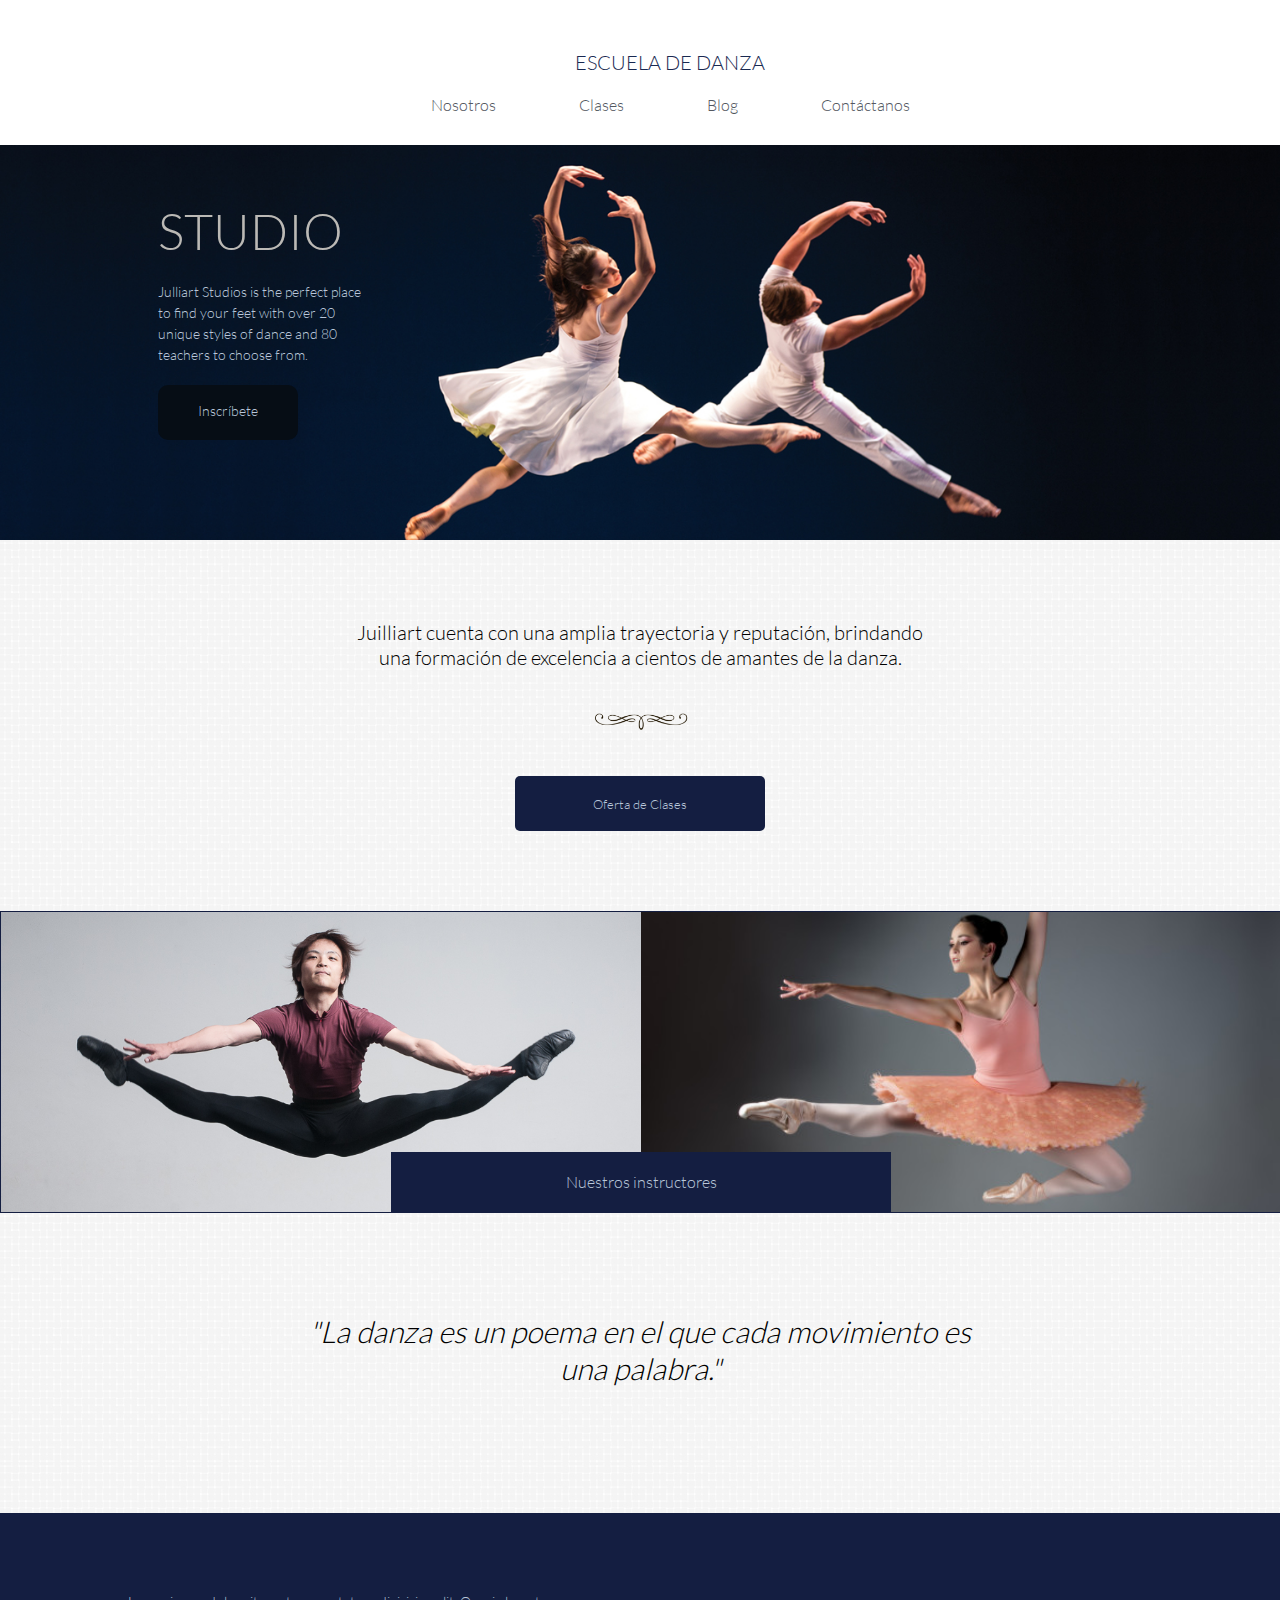
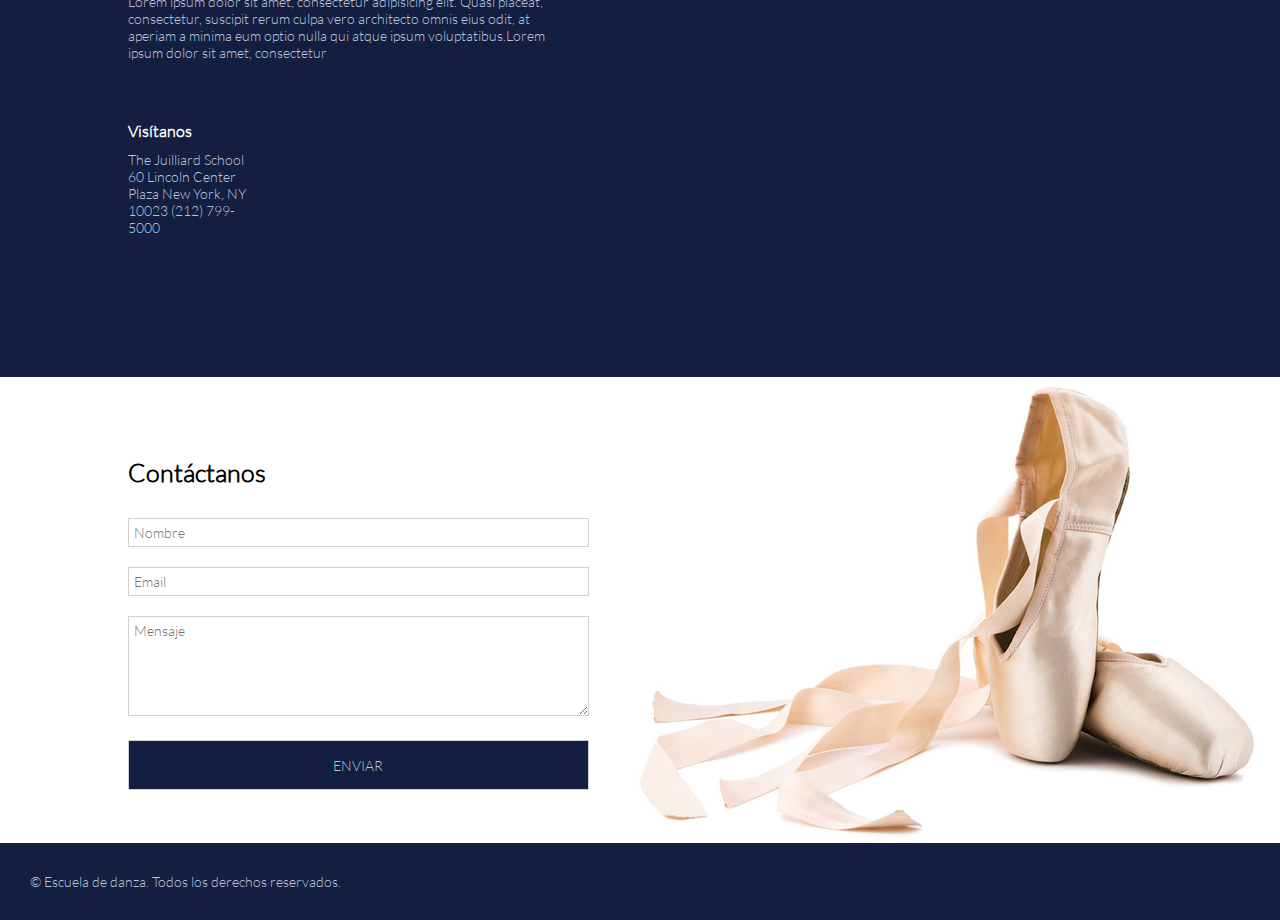
==== index.html @ 75dc46db "index.html casi listo. Falta agregar los iconos al form. Quedan pendientes nosotros.html, clases.htm" ====
<!DOCTYPE html>
<html>
<head>
	<meta charset="UTF-8">
	<title>Escuela de Danza</title>
	<link rel='stylesheet' type='text/css' href='https://fonts.googleapis.com/css?family=Montserrat:400,700'>
	<link rel="stylesheet" type="text/css" href="css/simplegrid.css">
	<link rel="stylesheet" type="text/css" href="css/utilities.css">
	<link rel="stylesheet" type="text/css" href="css/common.css">
	<link rel="stylesheet" type="text/css" href="css/main.css">
</head>
<body>
	<header class="container-fluid common-top">
		<div class="container text-center">	
			<div class="row"><!-- inicio row título + navegador -->
				<div class="col-12 intro text-center">
					<p class="text-blue title-header">ESCUELA DE DANZA</p>	
					<a class="text-gray a-none-decoration enlace" href="nosotros.html">Nosotros</a>
					<a class="text-gray a-none-decoration enlace" href="clases.html">Clases</a>
					<a class="text-gray a-none-decoration enlace" href="blog.html">Blog</a>
					<a class="text-gray a-none-decoration enlace" href="#">Contáctanos</a>
				</div><!-- cierre col-12 intro -->		
			</div><!-- cierre row título + navegador -->
		</div><!-- cierre container -->				
	</header>
	<section class="container-fluid studio"><!-- inicio section Studio -->
		<div class="container">
			<div class="row">
				<div class="col-4 studio-left">
					<p class="title">STUDIO</p>
					<p class="lh content-studio">Julliart Studios is the perfect place to find your feet with over 20 unique styles of dance and 80 teachers to choose from.</p>
					<div class="inscription text-center">
						<a class="a-none-decoration" href="#">Inscríbete</a>
					</div>					
				</div><!-- cierre col-4 -->
			</div><!-- cierre row -->
		</div><!-- cierre container -->
	</section><!-- cierre section Studio -->
	<section class="container-fluid background-content"><!-- inicio section contenido + Oferta de clases -->
		<div class="container text-center content-offer">
			<div class="row">
				<div class="col-12 text-center offer">
					<p>Juilliart cuenta con una amplia trayectoria y reputación, brindando <br> una formación de excelencia a cientos de amantes de la danza.</p>
					<img class="text-center icon"src="img/decoration_1.png" alt="icono">
					<div class="offer-buttom"><!-- inicio botón Oferta clases -->
						<p class="text-center">Oferta de Clases</p>	
					</div><!-- cierre boton Oferta clases -->			
				</div><!-- cierre col-12 -->				
			</div><!-- cierre row -->		
		</div><!-- cierre container -->		
	</section><!-- cierre section contenido + oferta de clases -->
	<section class="container-fluid background-instructors"><!-- inicio section fotos + Nuestros instructores -->
		<div class="container instructors-cont">
			<div class="row">
				<div class="col-12 instructors text-center">
					<div class="instructors-buttom text-center"><!-- botón con enlace a Nuestros instructores -->
						<a class="a-none-decoration" href="#">Nuestros instructores</a>				
					</div><!-- cierre instructores -->
				</div><!-- cierre col-12 -->
			</div><!-- cierre row -->	
		</div><!-- cierre container -->	
	</section><!-- cierre section fotos + Nuestros instructores -->
	<section class="container-fluid dance-quote"><!-- inicio section con frase acerca de la danza -->
		<div class="row">
			<div class="col-12 text-center dance-cont">
				<p class="dance-text text-center"><i>"La danza es un poema en el que cada movimiento es <br> una palabra."</i></p>
			</div><!-- cierre col-12 -->
		</div><!-- cierre row -->		
	</section><!-- cierre section con frase acerca de la danza -->
	<section class="container-fluid location"><!-- inicio section visítanos + mapa con ubicación -->
		<div class="container location-cont">
			<div class="row">
				<div class="col-6 visit"><!-- inicio col-6 izquierda -->
					<div class="row"><!-- inicio row top -->
						<div class="col-12 visit-text">
							<p>Lorem ipsum dolor sit amet, consectetur adipisicing elit. Quasi placeat, consectetur, suscipit rerum culpa vero architecto omnis eius odit, at aperiam a minima eum optio nulla qui atque ipsum voluptatibus.Lorem ipsum dolor sit amet, consectetur</p>
						</div><!-- cierre col-12 -->
					</div><!-- cierre row top -->
					<div class="row visit-text-bottom"><!-- inicio row bottom -->
						<div class="col-4 visit-text-one">
							<h3 class="visit-text-two">Visítanos</h3>
							<p class="visit-text-three">The Juilliard School 60 Lincoln Center Plaza New York, NY 10023 (212) 799-5000</p>
						</div>
					</div><!-- cierre row bottom -->				
				</div><!-- cierre col-6 izquierda -->
				<div class="col-6 map"><!-- inicio col-6 derecha -->
					<iframe src="https://www.google.com/maps/embed?pb=!1m18!1m12!1m3!1d3021.466437488838!2d-73.98501728488782!3d40.773758679325255!2m3!1f0!2f0!3f0!3m2!1i1024!2i768!4f13.1!3m3!1m2!1s0x89c2585ff9df2f6d%3A0xf876ccebba645bff!2sEscuela+Juilliard!5e0!3m2!1ses!2sco!4v1473434871296" width="400" height="300" frameborder="0" style="border:0" allowfullscreen></iframe>		
				</div><!-- cierre col-6 derecha -->			
			</div><!-- cierre row -->
		</div><!-- cierre container -->
	</section><!-- cierre section visítanos + mapa con ubicación -->
	<section class="container-fluid contact"><!-- inicio section Contáctanos -->
		<div class="container">
			<div class="row">
				<div class="col-6">
					<form class="contact-form" action="">
						<h2 class="contact-text">Contáctanos</h2>
						<input class="name" type="text" name="Nombre" placeholder="Nombre">
						<input class="email" type="text" name="Email" placeholder="Email">
						<textarea class="message" name="mensaje" placeholder="Mensaje"></textarea>
						<input class="send text-center" type="buttom" value="ENVIAR" id="contact-buttom">					
					</form>				
				</div>
			</div><!-- cierre row -->
		</div><!-- cierre container -->	
	</section><!-- cierre section Contáctanos -->
	<footer class="container-fluid foot">
		<div class="row">
			<div class="col-12">
				<p> © Escuela de danza. Todos los derechos reservados.</p>
			</div>
		</div>
	</footer>
</body>
</html>
---- css/simplegrid.css ----
/* 

	Name: Simple Grid - Framework
	Version: 1.1.1
	Author: Przemek Galarowicz & Bartek Talar ( www.przemekgalarowicz.pl or www.intelart.pl)
	Licenses: Simple Grid - Framework can be used in personal and commercial projects. But you can not sell as your product.

*/

/*
	RESET
*/
* {
	margin: 0;
	padding: 0;
	border: 0;
}

html, body, div, span, object, iframe,
h1, h2, h3, h4, h5, h6, p, blockquote, pre,
abbr, address, cite, code,
del, dfn, em, img, ins, kbd, q, samp,
small, strong, sub, sup, var,
b, i,
dl, dt, dd, ol, ul, li,
fieldset, form, label, legend,
table, caption, tbody, tfoot, thead, tr, th, td,
article, aside, canvas, details, figcaption, figure, 
footer, header, hgroup, menu, nav, section, summary,
time, mark, audio, video {
	outline:0;
	font-size:100%;
	vertical-align:baseline;
	background:transparent;
}

article,aside,details,figcaption,figure,
footer,header,hgroup,menu,nav,section { 
	display:block; zoom:1;
}

a {
	font-size:100%;
	vertical-align:baseline;
}

img {
	width: 100%;
	height: auto;
}

table {
	border-collapse:collapse;
	border-spacing:0;
}

input, select {
	vertical-align:middle;
}

nav ul li {
	list-style:none;
}


/* **********************************************************************************

	SIMPLE GRID - FRAMEWORK 

************************************************************************************* */
/*
	sg-nav
*/
#sg-nav-trigger {
	background: none;
	border-radius: 5px;
	border: 2px solid #c49b0b;
	cursor: pointer;
	width: 44px;
	height: 40px;
}
#sg-nav-trigger span {
	background: #c49b0b;
	display: block;
	margin: 4px auto; 
	width: 30px;
	height: 3px;
}

#sg-nav {
	top: 20px;
	left: 20px;
	position: fixed;
}
#sg-nav ul {
	background: #000;
	border-radius: 5px;
	padding: 20px 0;
	display: none;
}
#sg-nav ul li a {
	display: inline-block;
	font-size: 14px;
	color: #fff;
	text-decoration: none;
	padding: 10px 30px;
}


/*
	Grid
*/
.container {
	margin: 0 auto;
	width: 80%;
}

.container-fluid {
	margin: 0 auto;
	width: 100%;
}

.row:before,
.row:after {
  display: table;
  line-height: 0;
  content: "";
}

.row:after {
  clear: both;
}

.col-1, .col-2, .col-3, .col-4, .col-5, .col-6,
.col-7, .col-8, .col-9, .col-10, .col-11, .col-12,
.col-offset-1, .col-offset-2, .col-offset-3, .col-offset-4, .col-offset-5, .col-offset-6,
.col-offset-7, .col-offset-8, .col-offset-9, .col-offset-10, .col-offset-11, .col-offset-12 {
    float: left;
    min-height: 1px;
 }

.box {
	padding: 20px;
}

.box-margin {
	margin: 0 10px 0 10px;
}

.col-1, .col-offset-1 {
	width: 8.33333333333%;
}

.col-2, .col-offset-2 {
	width: 16.6666666666%;
}

.col-3, .col-offset-3 {
	width: 24.9999999999%;
}

.col-4, .col-offset-4 {
	width: 33.3333333333%;
}

.col-5, .col-offset-5 {
	width: 41.6666666666%;
}

.col-6, .col-offset-6 {
	width: 49.9999999999%;
}

.col-7, .col-offset-7 {
	width: 58.3333333333%;
}

.col-8, .col-offset-8 {
	width: 66.6666666666%;
}

.col-9, .col-offset-9 {
	width: 74.9999999999%;
}

.col-10, .col-offset-10 {
	width: 83.3333333333%;
}

.col-11, .col-offset-11 {
	width: 91.6666666666%;
}

.col-12, .col-offset-12 {
	width: 100%;
}

@media only screen and (max-width : 768px) and (min-width : 480px) {
	/*
		Grid
	*/
	.container {
		width: 96%;
	}

	.col-1, .col-2, .col-3, .col-5, .col-6,
	.col-7, .col-8, .col-9, .col-10, .col-11 {
    	width: 50%;
 	}

 	.col-4 {
		width: 33.3333333333%;
	}

 	.col-12 {
 		width:100%;
 	}

 	.col-offset-1, .col-offset-2, .col-offset-3, .col-offset-4,
 	.col-offset-5, .col-offset-6, .col-offset-7, .col-offset-8,
 	.col-offset-9, .col-offset-10, .col-offset-11, .col-offset-12 {
 		width: 0% !important;
 		display: none;
 	}

 	.box-margin {
		margin: 0 10px 0 10px;
	}
}

@media only screen and (max-width : 479px) {
	/*
		Grid
	*/
	.container {
		width: 96%;
	}

	.col-1, .col-2, .col-3, .col-4, .col-5, .col-6,
	.col-7, .col-8, .col-9, .col-10, .col-11, .col-12 {
    	float: none;
    	width: 100%;
 	}

 	.col-offset-1, .col-offset-2, .col-offset-3, .col-offset-4,
 	.col-offset-5, .col-offset-6, .col-offset-7, .col-offset-8,
 	.col-offset-9, .col-offset-10, .col-offset-11, .col-offset-12 {
 		width: 0% !important;
 		display: none;
 	}

 	.box-margin {
		margin: 0 10px 0 10px;
	}
}
---- css/utilities.css ----
/*Global*/
*{
	font-family: "Latolight";
}

@font-face{
	font-family: LatoHeavy;
	src: url(../fonts/LatoHeavy.ttf);
}
@font-face{
	font-family:Latolight ;
	src: url(../fonts/Latolight.ttf);
}
@font-face{
	font-family: DolceVita;
	src: url(../fonts/DolceVita.ttf);
}
@font-face{
	font-family: Neoteric-Bold;
	src: url(../fonts/Neoteric-Bold.ttf);
}

/* Shortcuts */

.pd-0{
	padding: 0;
}
.pt-5{
	padding-top: 5%;
}
.pb-5{
	padding-bottom: 5%;
}
.mg-0{
	margin: 0;
}
.w-100{
	width: 100%;
}
.lh{
	line-height: 1.5;
}
.text-center{
	text-align: center;
}
.text-left{
	text-align: left;
}
.text-white{
	color: white;
}
.text-gray{
	color: rgb(83, 88, 95);
}
.text-blue{
 color: #192951;
}
.a-none-decoration{
	text-decoration: none;
}
.bg-gray{
	background-color: rgb(244, 244, 244);
}
.bg-img-block{
	background-size: cover;
	background-repeat: no-repeat;
	background-position: center;
}
---- css/common.css ----
.common-top{
	position: fixed;
	top: 0px;
	background-color: white;
	padding: 30px;
	z-index: 2;
}

.title-header{
	font-size: 20px;
	padding: 20px;
}

.enlace{
	padding: 20px;
	margin: 0px 20px;
}

.contact{
	background: url(../img/shoes_1.jpg) right no-repeat;
	background-size: contain;
	height: 466px;
}

.contact-form{
	background-color: transparent;
	width: 90%;
	height: 300px;
	display: inline-block;
	margin: auto;
	padding-top: 80px;
}

.contact-text{
	font-size: 25px;
	margin-bottom: 30px;
}

.name, .email, .message, .send{
	width: 100%;
	margin-bottom: 20px;
	padding: 5px;
	box-sizing: border-box;
	font-size: 14px;
	border: 1px solid #D1D1D1;	
}

.message{
	min-height: 100px;
	max-height: 200px;
	max-width: 100%;
}

.send{
	background-color: #141E41;
	height: 50px;
	color: #B9C7DA;
}

.foot{
	background-color: #141E41;
	padding: 30px;
}

.foot p{
	color: #B9C7DA;
	font-size: 14px;
}
---- css/main.css ----
*{
	font-family: "Latolight";
}

.studio{
	background: url(../img/dance_1.jpg);
	background-size: cover;
	height: 350px;
	padding: 30px;
	margin-top: 130px;
}

.studio-left{
	padding: 40px 0px;
	color: #B9C7DA;
}

.title{
	color: #BBB9B5;
	font-size: 50px;
}

.content-studio{
	margin: 20px 0px;
	margin-right: 130px;
	font-size: 14px;
}

.inscription{
	background-color: #060D15;
	width: 140px;
	height: 40px;
	border-radius: 10px;
	padding-top: 15px;
}

.inscription a{
	color: #B9C7DA;
	font-size: 14px;
}

.background-content{
	background: url(../img/textura_2.jpg);
}

.content-offer{
	padding: 80px;
}

.offer p{
	font-size: 20px;
}

.icon{
	width: 10%;
}

.offer-buttom{
	background-color: #141E41;
	width: 250px;
	height: 35px;
	display: block;
	margin:auto;
	border-radius: 5px;
	padding-top: 20px;
}

.offer-buttom p{
	color: #B9C7DA;
	font-size: 13px;
}

.background-instructors{
	background: url(../img/instructor_4.jpg) left no-repeat, url(../img/profesor_9.jpg) right no-repeat;
	width: 100%;
	background-size: 50%;
	height: 300px;
	border: 1px solid #141E41;
}

.instructors-cont{
	padding-top: 240px;
	z-index: 2;
}

.instructors-buttom{
	width: 500px;
	height: 40px;
	background-color: #141E41;
	display: block;
	margin:auto;
	padding-top: 20px;
}

.instructors-buttom a{
	color: #B9C7DA;
}

.dance-quote{
	background: url(../img/textura_2.jpg);
	height: 300px;
}

.dance-cont{
	padding: 100px 0px;
}

.dance-text{
	font-size: 30px;
}

.location{
	background-color: #141E41;
}

.location-cont{
	color: #B9C7DA;
}

.visit{
	padding: 80px 0px;
}

.visit-text p{
	margin-right: 80px;
	font-size: 14px;
}

.visit-text-bottom{
	margin-top: 50px;
}

.visit-text-two{
	color: white;
	margin: 10px 0px;
}

.visit-text-three{
	font-size: 14px;
	padding-right: 40px;
}

.map{
	padding: 80px 0px;
}
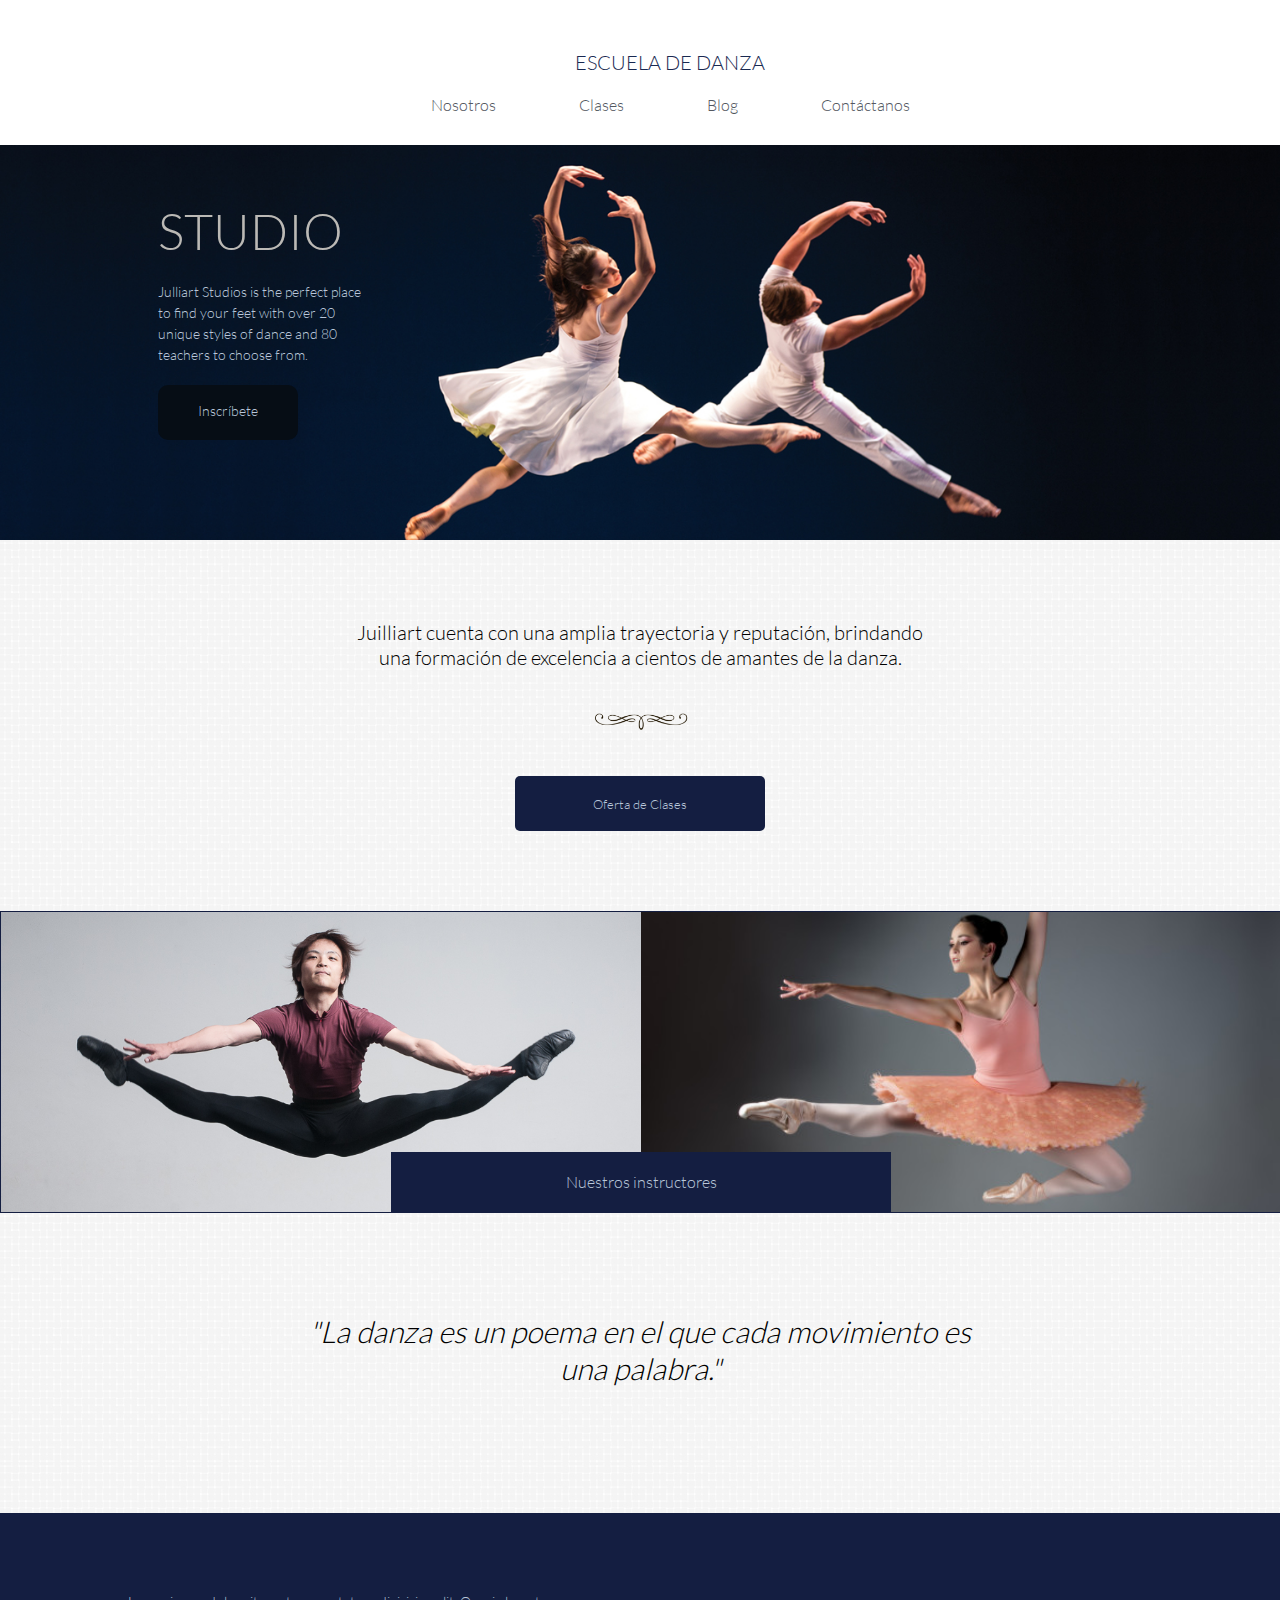
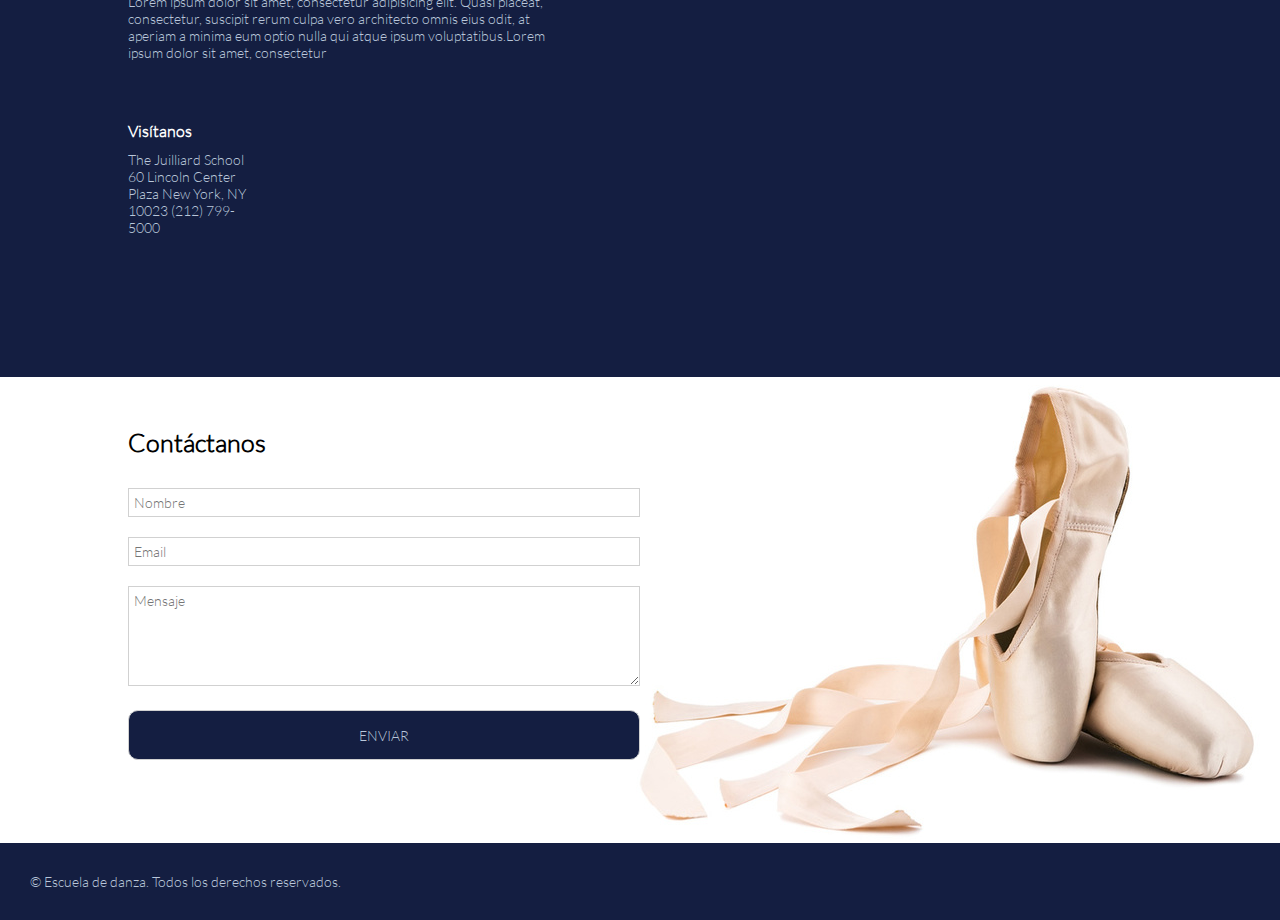
==== commit 29d00ab4: "html listos. Falta css de nosotros, clases y blog. Todavía no soluciono el por qué no se ven los ico" ====
--- a/index.html
+++ b/index.html
@@ -41,7 +41,7 @@
 			<div class="row">
 				<div class="col-12 text-center offer">
 					<p>Juilliart cuenta con una amplia trayectoria y reputación, brindando <br> una formación de excelencia a cientos de amantes de la danza.</p>
-					<img class="text-center icon"src="img/decoration_1.png" alt="icono">
+					<img class="text-center image"src="img/decoration_1.png" alt="icono">
 					<div class="offer-buttom"><!-- inicio botón Oferta clases -->
 						<p class="text-center">Oferta de Clases</p>	
 					</div><!-- cierre boton Oferta clases -->			
@@ -93,11 +93,20 @@
 		<div class="container">
 			<div class="row">
 				<div class="col-6">
-					<form class="contact-form" action="">
+					<form action="">
 						<h2 class="contact-text">Contáctanos</h2>
-						<input class="name" type="text" name="Nombre" placeholder="Nombre">
-						<input class="email" type="text" name="Email" placeholder="Email">
-						<textarea class="message" name="mensaje" placeholder="Mensaje"></textarea>
+						<div class="input-container">							
+							<input type="text" class="contact-form" id="name" placeholder="Nombre" required>
+							<i class="fa fa-user icon" aria-hidden="true"></i>
+						</div>
+						<div class="input-container">
+							<input type="text" class="contact-form" id="email" placeholder="Email" required>
+							<i class="fa fa-envelope icon" aria-hidden="true"></i>
+						</div>
+						<div class="input-container">
+							<textarea class= "contact-form" id="message" placeholder="Mensaje"></textarea>
+							<i class="fa fa-pencil lapiz icon" aria-hidden="true"></i>
+						</div>
 						<input class="send text-center" type="buttom" value="ENVIAR" id="contact-buttom">					
 					</form>				
 				</div>
--- a/css/common.css
+++ b/css/common.css
@@ -22,11 +22,19 @@
 	height: 466px;
 }
 
+form{
+	height: 300px;
+	padding-top: 50px;
+}
+
+.input-container{
+	margin: 20px 0px;
+	position: relative;
+}
+
 .contact-form{
 	background-color: transparent;
 	width: 90%;
-	height: 300px;
-	display: inline-block;
 	margin: auto;
 	padding-top: 80px;
 }
@@ -36,16 +44,15 @@
 	margin-bottom: 30px;
 }
 
-.name, .email, .message, .send{
+#name, #email, #message, .send{
 	width: 100%;
-	margin-bottom: 20px;
 	padding: 5px;
 	box-sizing: border-box;
 	font-size: 14px;
 	border: 1px solid #D1D1D1;	
 }
 
-.message{
+#message{
 	min-height: 100px;
 	max-height: 200px;
 	max-width: 100%;
@@ -55,6 +62,12 @@
 	background-color: #141E41;
 	height: 50px;
 	color: #B9C7DA;
+	border-radius: 10px;
+}
+
+.icon{
+	position: absolute;
+	font-size: 20px;
 }
 
 .foot{
--- a/css/main.css
+++ b/css/main.css
@@ -51,7 +51,7 @@
 	font-size: 20px;
 }
 
-.icon{
+.image{
 	width: 10%;
 }
 
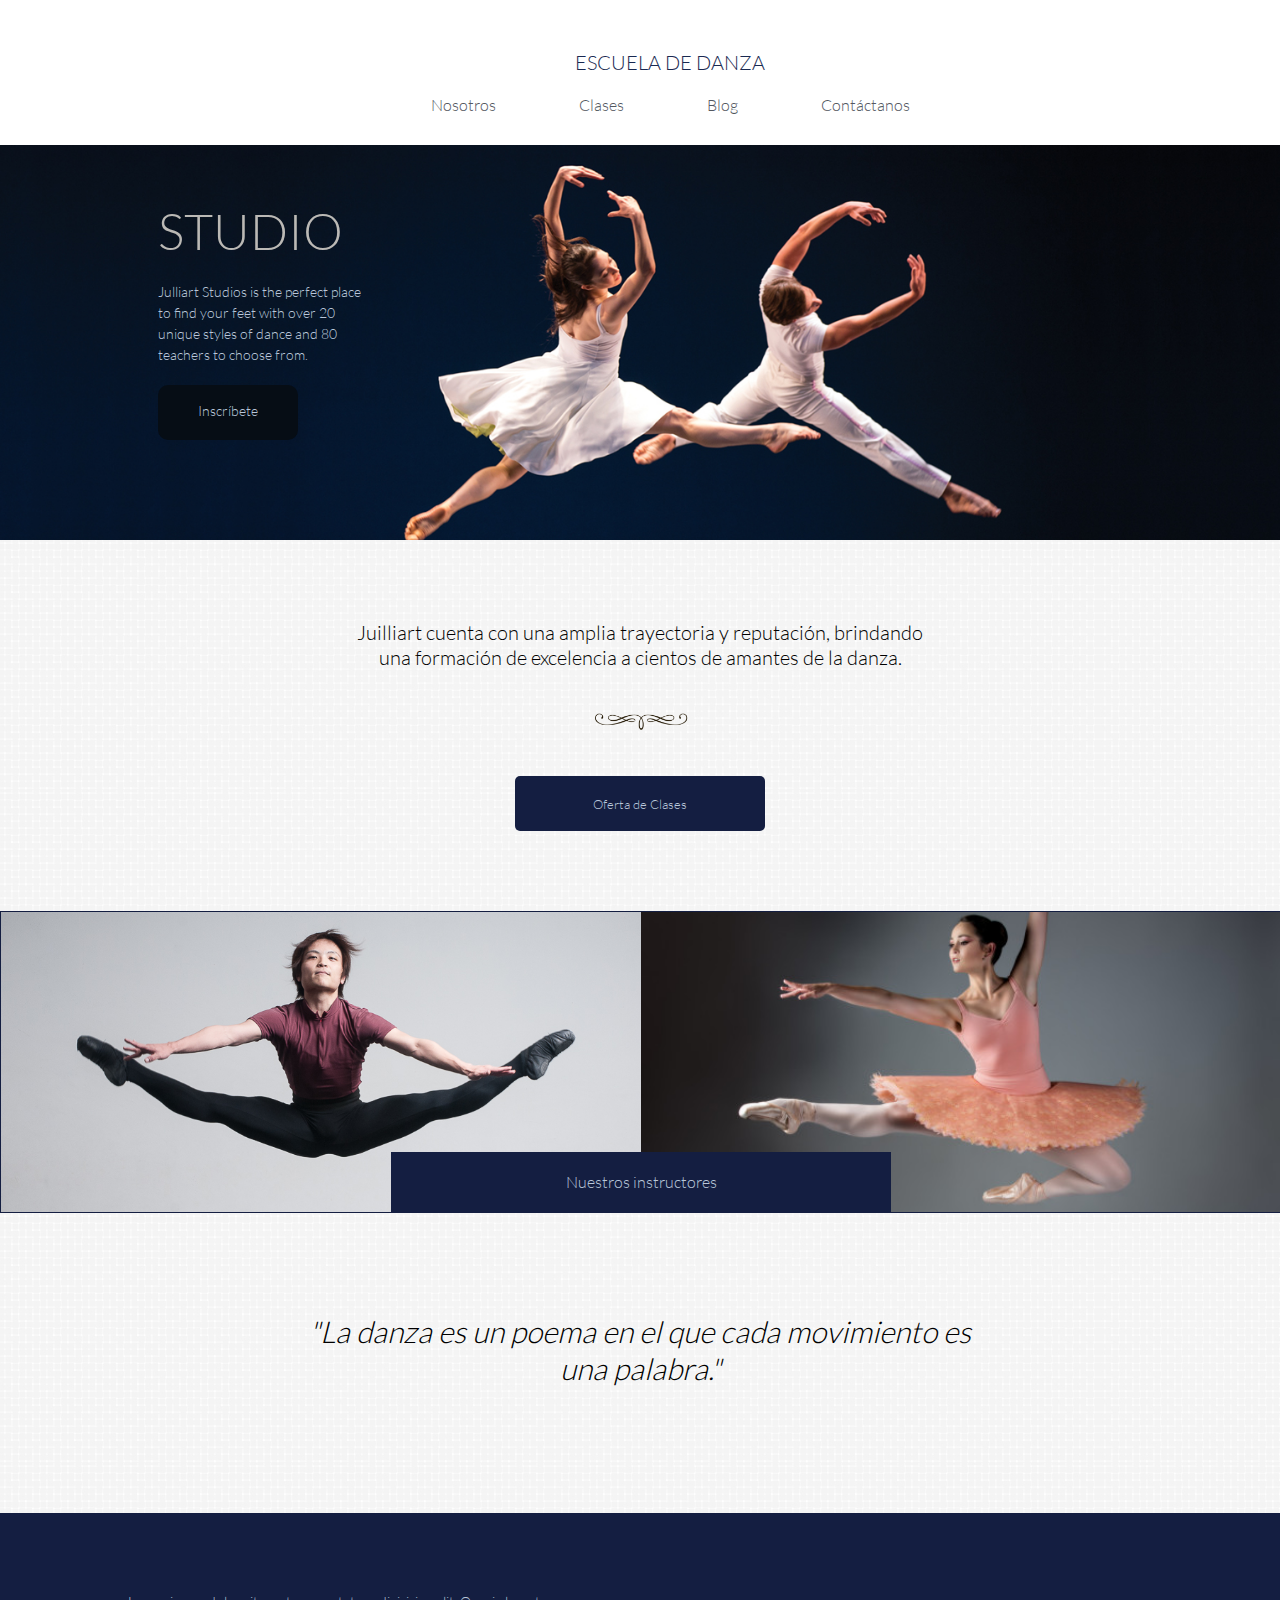
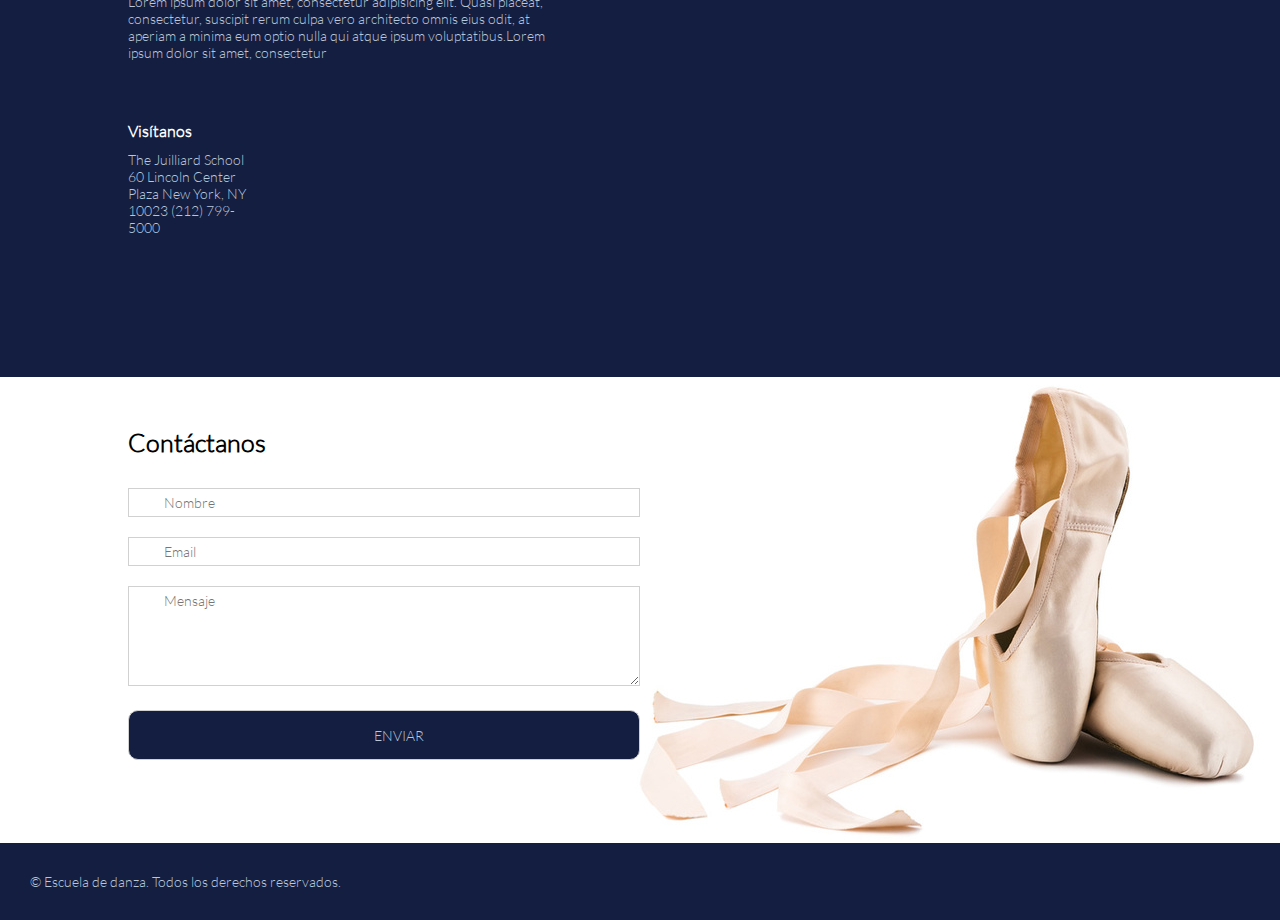
==== commit 7113df0b: "Ejercicio listo" ====
--- a/index.html
+++ b/index.html
@@ -94,19 +94,10 @@
 			<div class="row">
 				<div class="col-6">
 					<form action="">
-						<h2 class="contact-text">Contáctanos</h2>
-						<div class="input-container">							
-							<input type="text" class="contact-form" id="name" placeholder="Nombre" required>
-							<i class="fa fa-user icon" aria-hidden="true"></i>
-						</div>
-						<div class="input-container">
-							<input type="text" class="contact-form" id="email" placeholder="Email" required>
-							<i class="fa fa-envelope icon" aria-hidden="true"></i>
-						</div>
-						<div class="input-container">
-							<textarea class= "contact-form" id="message" placeholder="Mensaje"></textarea>
-							<i class="fa fa-pencil lapiz icon" aria-hidden="true"></i>
-						</div>
+						<h2 class="contact-text">Contáctanos</h2>						
+						<input type="text" class="contact-form" id="name" placeholder="Nombre" required>
+						<input type="text" class="contact-form" id="email" placeholder="Email" required>
+						<textarea class= "contact-form" id="message" placeholder="Mensaje"></textarea>
 						<input class="send text-center" type="buttom" value="ENVIAR" id="contact-buttom">					
 					</form>				
 				</div>
--- a/css/common.css
+++ b/css/common.css
@@ -27,21 +27,42 @@
 	padding-top: 50px;
 }
 
-.input-container{
-	margin: 20px 0px;
-	position: relative;
-}
-
 .contact-form{
 	background-color: transparent;
 	width: 90%;
 	margin: auto;
 	padding-top: 80px;
+	margin-bottom: 20px;
 }
 
 .contact-text{
 	font-size: 25px;
 	margin-bottom: 30px;
+}
+
+input, textarea[placeholder]{
+	text-indent: 30px;
+}
+
+#name{
+	background: url(http://simpleicon.com/wp-content/uploads/user1.png);
+	background-size: 20px;
+	background-repeat: no-repeat;
+	background-position: 5px;
+}
+
+#email{
+	background: url(http://www.freeiconspng.com/uploads/email-icon--endless-icons-20.png);
+	background-size: 50px;
+	background-repeat: no-repeat;
+	background-position: -10px;
+}
+
+#message{
+	background: url(http://image.flaticon.com/icons/png/128/61/61456.png);
+	background-size: 15px;
+	background-repeat: no-repeat;
+	background-position: 10px 6px;
 }
 
 #name, #email, #message, .send{
@@ -65,11 +86,6 @@
 	border-radius: 10px;
 }
 
-.icon{
-	position: absolute;
-	font-size: 20px;
-}
-
 .foot{
 	background-color: #141E41;
 	padding: 30px;
